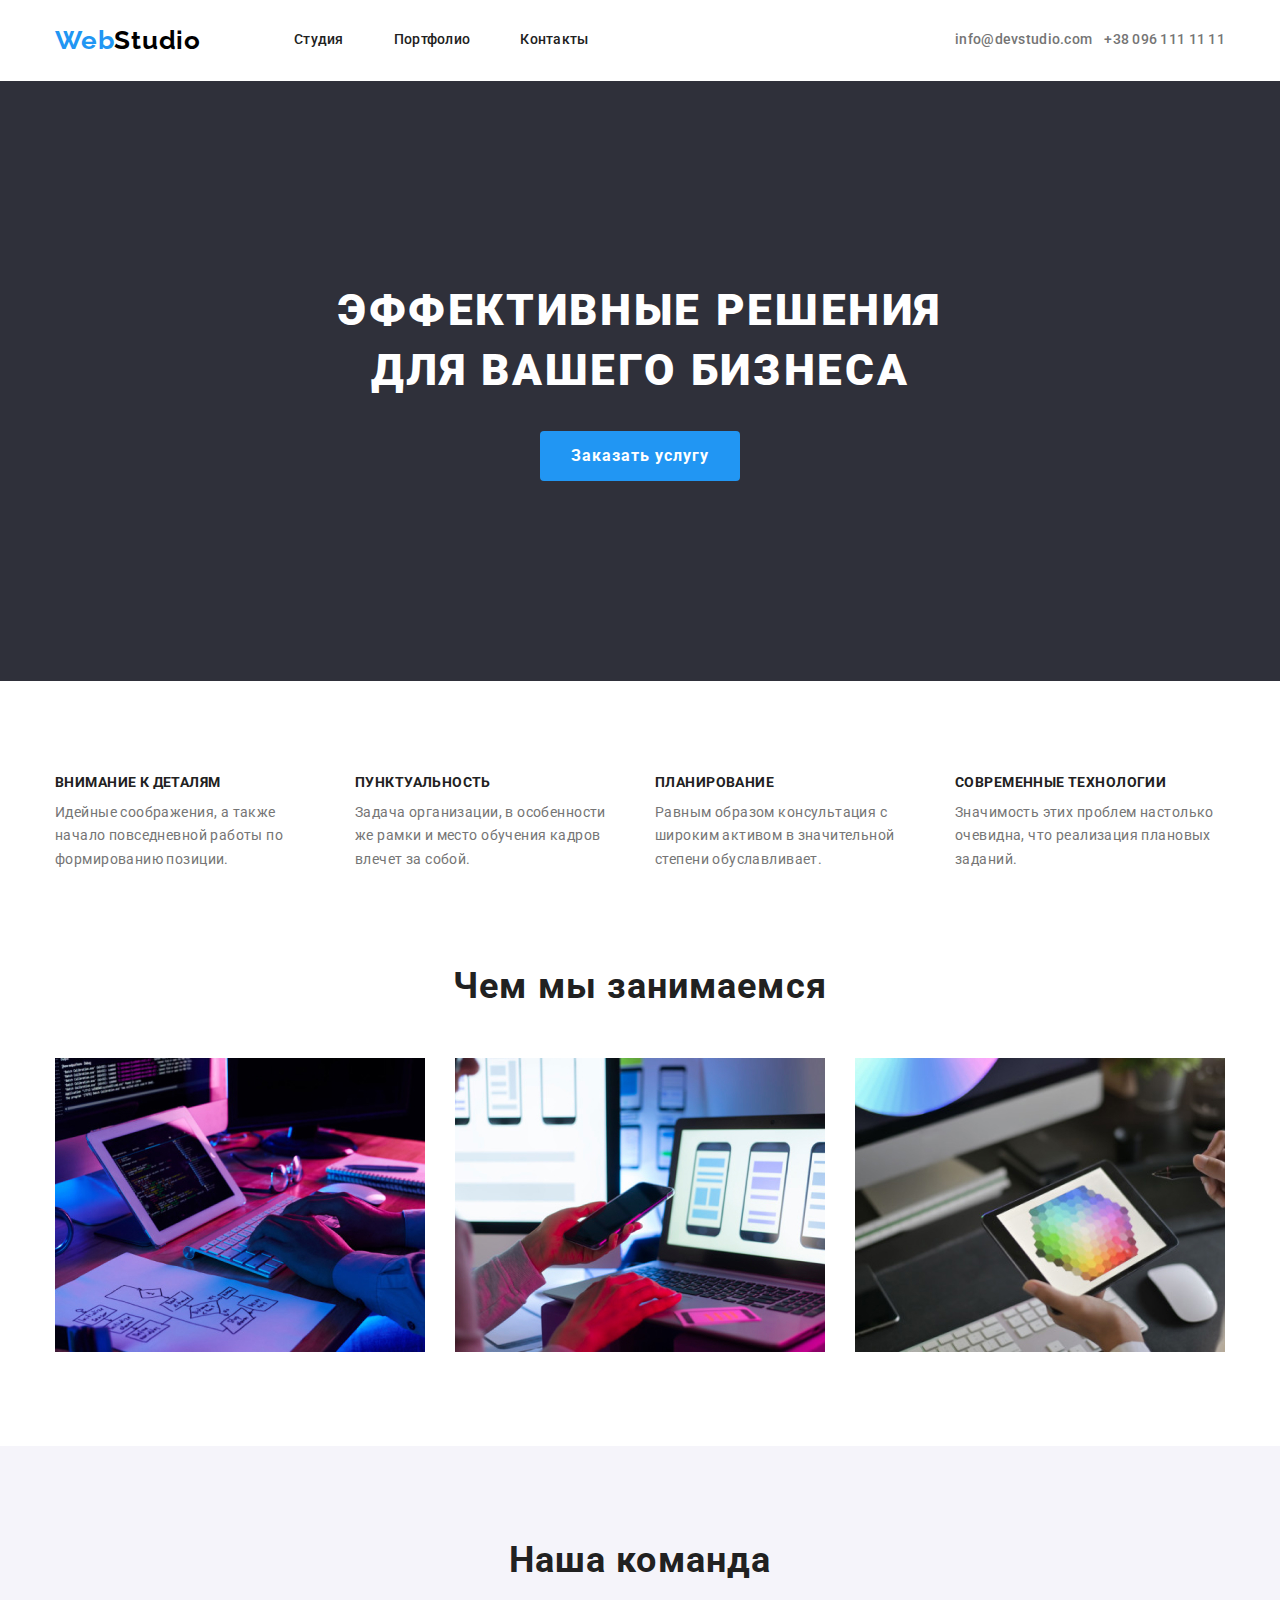
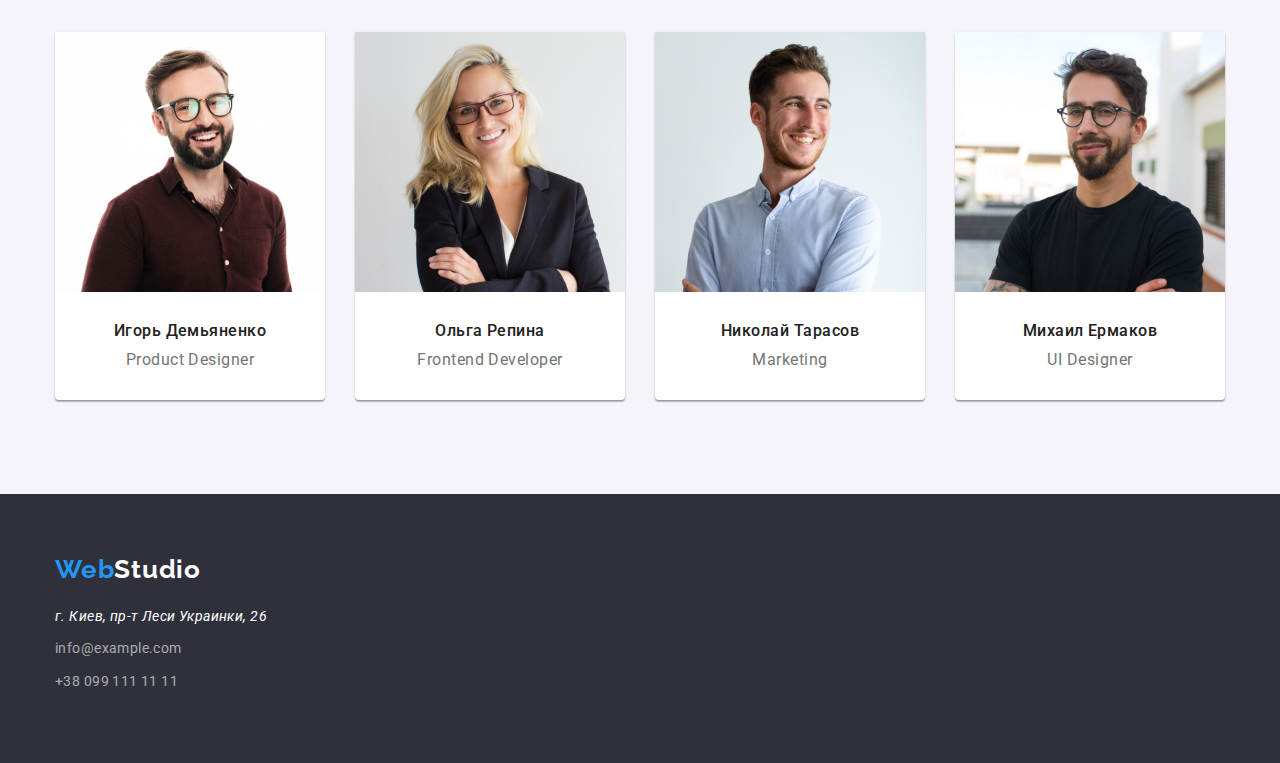
==== index.html @ c539d8d0 "hw" ====
<!DOCTYPE html>
<html lang="ru">
  <head>
    <meta charset="UTF-8" />
    <meta http-equiv="X-UA-Compatible" content="IE=edge" />
    <meta name="viewport" content="width=device-width, initial-scale=1.0" />
    <title>Студия</title>
    <link
      href="https://fonts.googleapis.com/css2?family=Raleway:wght@700&family=Roboto:wght@400;500;700;900&display=swap"
      rel="stylesheet"
    />
    <link
      rel="stylesheet"
      href="https://cdnjs.cloudflare.com/ajax/libs/modern-normalize/1.1.0/modern-normalize.min.css"
    />
    <link rel="stylesheet" href="css/style.css" />
  </head>
  <body>
    <header>
      <div class="container main-nav">
        <a class="logo" href="index.html" lang="en"
          >Web<span class="black_studio">Studio</span></a
        >
        <nav class="nav">
          <ul class="header_list">
            <li class="header_item">
              <a class="link" href="index.html">Студия</a>
            </li>
            <li class="header_item">
              <a class="link" href="./portfolio.html">Портфолио</a>
            </li>
            <li class="header_item">
              <a class="link" href="#contacts">Контакты</a>
            </li>
          </ul>
        </nav>
        <ul class="list_info">
          <li class="info_item">
            <a href="mailto:info@devstudio.com">info@devstudio.com</a>
          </li>
          <li class="info_item">
            <a href="tel:+380961111111">+38 096 111 11 11</a>
          </li>
        </ul>
      </div>
    </header>

    <main>  <section class="hero">
      <h1>Эффективные решения для вашего бизнеса</h1>
      <button type="button" class="hero_button">Заказать услугу</button>
    </section>
    </section>
  
      <section class="section function">
        <div class="container">
          <h2 class="function_title">Функциональность компании</h2>
          <ul class="function_list">
            <li class="function_item">
              <h3>Внимание к деталям</h3>
              <p class="function_text">
                Идейные соображения, а также начало повседневной работы по
                формированию позиции.
              </p>
            </li>
            <li class="function_item">
              <h3>Пунктуальность</h3>
              <p class="function_text">
                Задача организации, в особенности же рамки и место обучения
                кадров влечет за собой.
              </p>
            </li>
            <li class="function_item">
              <h3>Планирование</h3>
              <p class="function_text">
                Равным образом консультация с широким активом в значительной
                степени обуславливает.
              </p>
            </li>
            <li class="function_item">
              <h3>Современные технологии</h3>
              <p class="function_text">
                Значимость этих проблем настолько очевидна, что реализация
                плановых заданий.
              </p>
            </li>
          </ul>
        </div>
      </section>
      <section class="section">
        <div class="container">
          <h2 class="main_heading">Чем мы занимаемся</h2>
          <ul class="classes_list">
            <li class="classes_item">
              <img
                class="img_classes"
                src="images/box1.jpg"
                width="370"
                alt="first img"
              />
            </li>
            <li class="classes_item">
              <img
                class="img_classes"
                src="images/box2.jpg"
                width="370"
                alt="second img"
              />
            </li>
            <li class="classes_item">
              <img
                class="img_classes"
                src="images/box3.jpg"
                width="370"
                alt="third img"
              />
            </li>
          </ul>
        </div>
      </section>
      <section class="section team">
        <div class="container">
          <h2 class="main_heading">Наша команда</h2>
          <ul class="team_list">
            <li class="team_item">
              <img
                class="img_team"
                src="images/img1.jpg"
                width="270"
                alt="team_img1"
              />
              <h3>Игорь Демьяненко</h3>
              <p lang="en">Product Designer</p>
            </li>
            <li class="team_item">
              <img
                class="img_team"
                src="images/img2.jpg"
                width="270"
                alt="team_img2"
              />
              <h3>Ольга Репина</h3>
              <p lang="en">Frontend Developer</p>
            </li>
            <li class="team_item">
              <img
                class="img_team"
                src="images/img3.jpg"
                width="270"
                alt="team_img3"
              />
              <h3>Николай Тарасов</h3>
              <p lang="en">Marketing</p>
            </li>
            <li class="team_item">
              <img
                class="img_team"
                src="images/img4.jpg"
                width="270"
                alt="team_img4"
              />
              <h3>Михаил Ермаков</h3>
              <p lang="en">UI Designer</p>
            </li>
          </ul>
        </div>
      </section>
    </main>
    <footer>
      <div class="container">
        <a class="footer logo" href="index.html" lang="en"
          >Web<span class="white_studio">Studio</span></a
        >
        <address class="contacts" id="contacts">
          г. Киев, пр-т Леси Украинки, 26
        </address>
        <ul class="list_footer">
          <li><a href="mailto:info@example.com">info@example.com</a></li>
          <li><a href="tel:+3809991111111">+38 099 111 11 11</a></li>
        </ul>
      </div>
    </footer>
  </body>
</html>
---- css/style.css ----
body {
  font-family: Roboto, sans-serif;
  color: #212121;
}

li,
h2,
a {
  list-style: none;
  text-decoration: none;
  color: #212121;
}
h1,
h2,
h3,
h4,
h5,
h6,
ul,
p {
  margin-top: 0;
  margin-bottom: 0;
  padding-left: 0;
}

img {
  display: block;
  max-width: 100%;
  height: auto;
}

.section {
  padding-bottom: 94px;
  padding-top: 94px;
}

.section.function {
  padding-bottom: 0;
}

.section.team {
  background-color: #f5f4fa;
}

.portfolio {
  padding-top: 94px;
  padding-bottom: 94px;
  border-top: 1px solid #ececec;
}

.container {
  width: 1200px;
  padding-right: 15px;
  padding-left: 15px;
  margin-left: auto;
  margin-right: auto;
}

/* Общий header */

.main-nav {
  display: flex;
  align-items: center;
}

.logo {
  font-family: Raleway;
  font-size: 26px;
  font-weight: 700;

  line-height: 1.19;
  letter-spacing: 0.03em;
  text-align: left;
  color: #2196f3;

  padding-top: 25px;
  padding-bottom: 25px;
}

.black_studio {
  font-size: 26px;
  font-weight: 700;
  line-height: 1.19;
  letter-spacing: 0.03em;
  color: #000000;
}

.nav {
  margin-left: 93px;
}

.header_list {
  font-size: 14px;
  font-weight: 500;
  line-height: 1.14;
  letter-spacing: 0.02em;

  display: flex;
}

.header_item .link {
  display: block;
  padding-top: 10px;
  padding-bottom: 10px;
}

.header_item:not(:last-child) {
  margin-right: 50px;
}

.list_info {
  display: flex;
  margin-left: auto;
}

.info_item:not(:last-child) {
  margin-right: 12px;
}

.main_title {
  position: absolute;
  clip: rect(0, 0, 0, 0);
  width: 1px;
  height: 1px;
  margin: -1px;
}

.btn_list {
  font-size: 16px;
  font-weight: 500;
  line-height: 1.62;
  letter-spacing: 0.03em;
  text-align: center;
}

.btn_item {
  display: inline-block;
  margin-bottom: 50px;
}

.header_item a,
.info_item a {
  text-decoration: none;
  color: #212121;
}

.header_item a:focus,
.header_item a:hover {
  color: #2196f3;
}

.list_info {
  font-family: Roboto;
  font-weight: 500;
  font-size: 14px;
  line-height: 1.14;
  letter-spacing: 0.02em;
  margin-top: 0;
  margin-bottom: 0;
}

.info_item a {
  color: #757575;
  font-family: Roboto;
  font-size: 14px;
  font-weight: 500;
  line-height: 1.14;
  letter-spacing: 0.02em;
}

.info_item a:focus,
.info_item a:hover {
  color: #2196f3;
}

/* Studio main */

.hero {
  background-color: #2f303a;
  color: #ffffff;
  margin-top: 0;
  margin-bottom: 0;
  text-align: center;
  padding-top: 200px;
  padding-bottom: 200px;
}

.hero h1 {
  font-family: Roboto;
  font-size: 44px;
  font-weight: 900;
  line-height: 1.36;
  letter-spacing: 0.06em;
  text-transform: uppercase;

  max-width: 650px;
  margin: 0 auto;
  margin-bottom: 30px;
}

.hero_button:hover,
.hero_button:focus {
  background-color: #188ce8;
}

.hero_button {
  display: inline-block;
  font-family: Roboto;
  font-size: 16px;
  font-weight: 700;
  line-height: 1.87;
  letter-spacing: 0.06em;
  border-radius: 4px;
  background-color: #2196f3;
  color: #ffffff;
  border: 0;
  width: 200px;
  height: 50px;
}

.function_title {
  position: absolute;
  clip: rect(0 0 0 0);
  width: 1px;
  height: 1px;
  margin: -1px;
}

.function_list {
  display: flex;
  justify-content: space-between;
}

.function_item {
  width: 270px;
}

.function_item > h3 {
  font-family: Roboto;
  font-size: 14px;
  font-weight: 700;
  line-height: 1.14;
  letter-spacing: 0.03em;
  text-align: left;
  text-transform: uppercase;
  color: #212121;
  margin-bottom: 10px;
}

.function_text {
  font-family: Roboto;
  font-size: 14px;
  font-weight: 400;
  line-height: 1.71;
  letter-spacing: 0.03em;
  text-align: left;
  color: #757575;
}

.classes_list {
  display: flex;
}

.img_classes {
  width: 370px;
}

.classes_item:not(:last-child) {
  margin-right: 30px;
}

/* Section "Наша команда" */

.main_heading {
  font-size: 36px;
  line-height: 1.16;
  text-align: center;
  letter-spacing: 0.03em;
  margin-bottom: 50px;
}

.team_list {
  display: flex;
}

.team_item {
  background-color: #ffffff;
  box-shadow: 0px 1px 3px rgba(0, 0, 0, 0.12), 0px 1px 1px rgba(0, 0, 0, 0.14),
    0px 2px 1px rgba(0, 0, 0, 0.2);
  border-radius: 0px 0px 4px 4px;
}

.img_team {
  width: 270px;

  margin-bottom: 30px;
}

.team_item:not(:last-child) {
  margin-right: 30px;
}

.team_item > h3 {
  font-family: Roboto;
  font-size: 16px;
  font-weight: 500;
  line-height: 1.18;
  letter-spacing: 0.03em;
  text-align: center;
  color: #212121;

  margin-bottom: 10px;
}

.team_item > p {
  font-family: Roboto;
  font-size: 16px;
  font-weight: 400;
  line-height: 1.18;
  letter-spacing: 0.03em;
  text-align: center;
  color: #757575;

  margin-bottom: 30px;
}

/* Общий footer */

footer {
  background-color: #2f303a;
  padding-top: 60px;
  padding-bottom: 60px;
}

address {
  font-family: Roboto;
  font-size: 14px;
  line-height: 1.71;
  letter-spacing: 0.03em;
  color: #ffffff;
}

.footer.logo {
  display: inline-block;
  margin-bottom: 20px;
  padding: 0;
}

.contacts {
  margin-bottom: 9px;
}

.white_studio {
  font-family: Raleway;
  font-size: 26px;
  font-weight: 700;
  line-height: 1.19;
  letter-spacing: 0.03em;
  color: #ffffff;
}

.list_footer a {
  display: inline-block;
  font-family: Roboto;
  font-size: 14px;
  font-weight: 400;
  line-height: 1.71;
  letter-spacing: 0.03em;
  text-align: left;
  color: rgba(255, 255, 255, 0.6);
  margin-bottom: 9px;
}

/* Portfolio main */

.btn_item > button {
  cursor: pointer;
  font-family: Roboto;
  font-weight: 500;
  font-size: 16px;
  line-height: 1.62;
  background-color: #f5f4fa;
  color: #212121;
  border: none;
  border-radius: 4px;
  height: 38px;
  padding-right: 22px;
  padding-left: 22px;
}

.btn_item > button:focus,
.btn_item > button:hover {
  color: #ffffff;
  background-color: #2196f3;

  box-shadow: 0px 3px 1px rgba(0, 0, 0, 0.1), 0px 1px 2px rgba(0, 0, 0, 0.08),
    0px 2px 2px rgba(0, 0, 0, 0.12);
}

.list_item_portfolio {
  width: 370px;
  margin-right: 30px;
  border: 1px solid #eeeeee;
}

.img_list {
  display: flex;
  flex-wrap: wrap;
}

.list_item_portfolio > a {
  display: inline-block;
}

.list_item_portfolio:nth-child(-n + 6) {
  margin-bottom: 30px;
}

.list_item_portfolio:nth-child(3n) {
  margin-right: 0;
}

.img_item_portfolio {
  min-width: 370;
  margin-bottom: 20px;
}

.text_item {
  font-family: Roboto;
  font-size: 16px;
  font-weight: 400;
  line-height: 1.87;
  letter-spacing: 0.03em;
  color: #757575;
  margin-bottom: 20px;
  margin-left: 24px;
  margin-right: 24px;
}

.portfolio_title {
  font-size: 18px;
  font-weight: 700;
  line-height: 2;
  letter-spacing: 0.06em;
  margin-bottom: 4px;
  padding-left: 24px;
  padding-right: 24px;
}
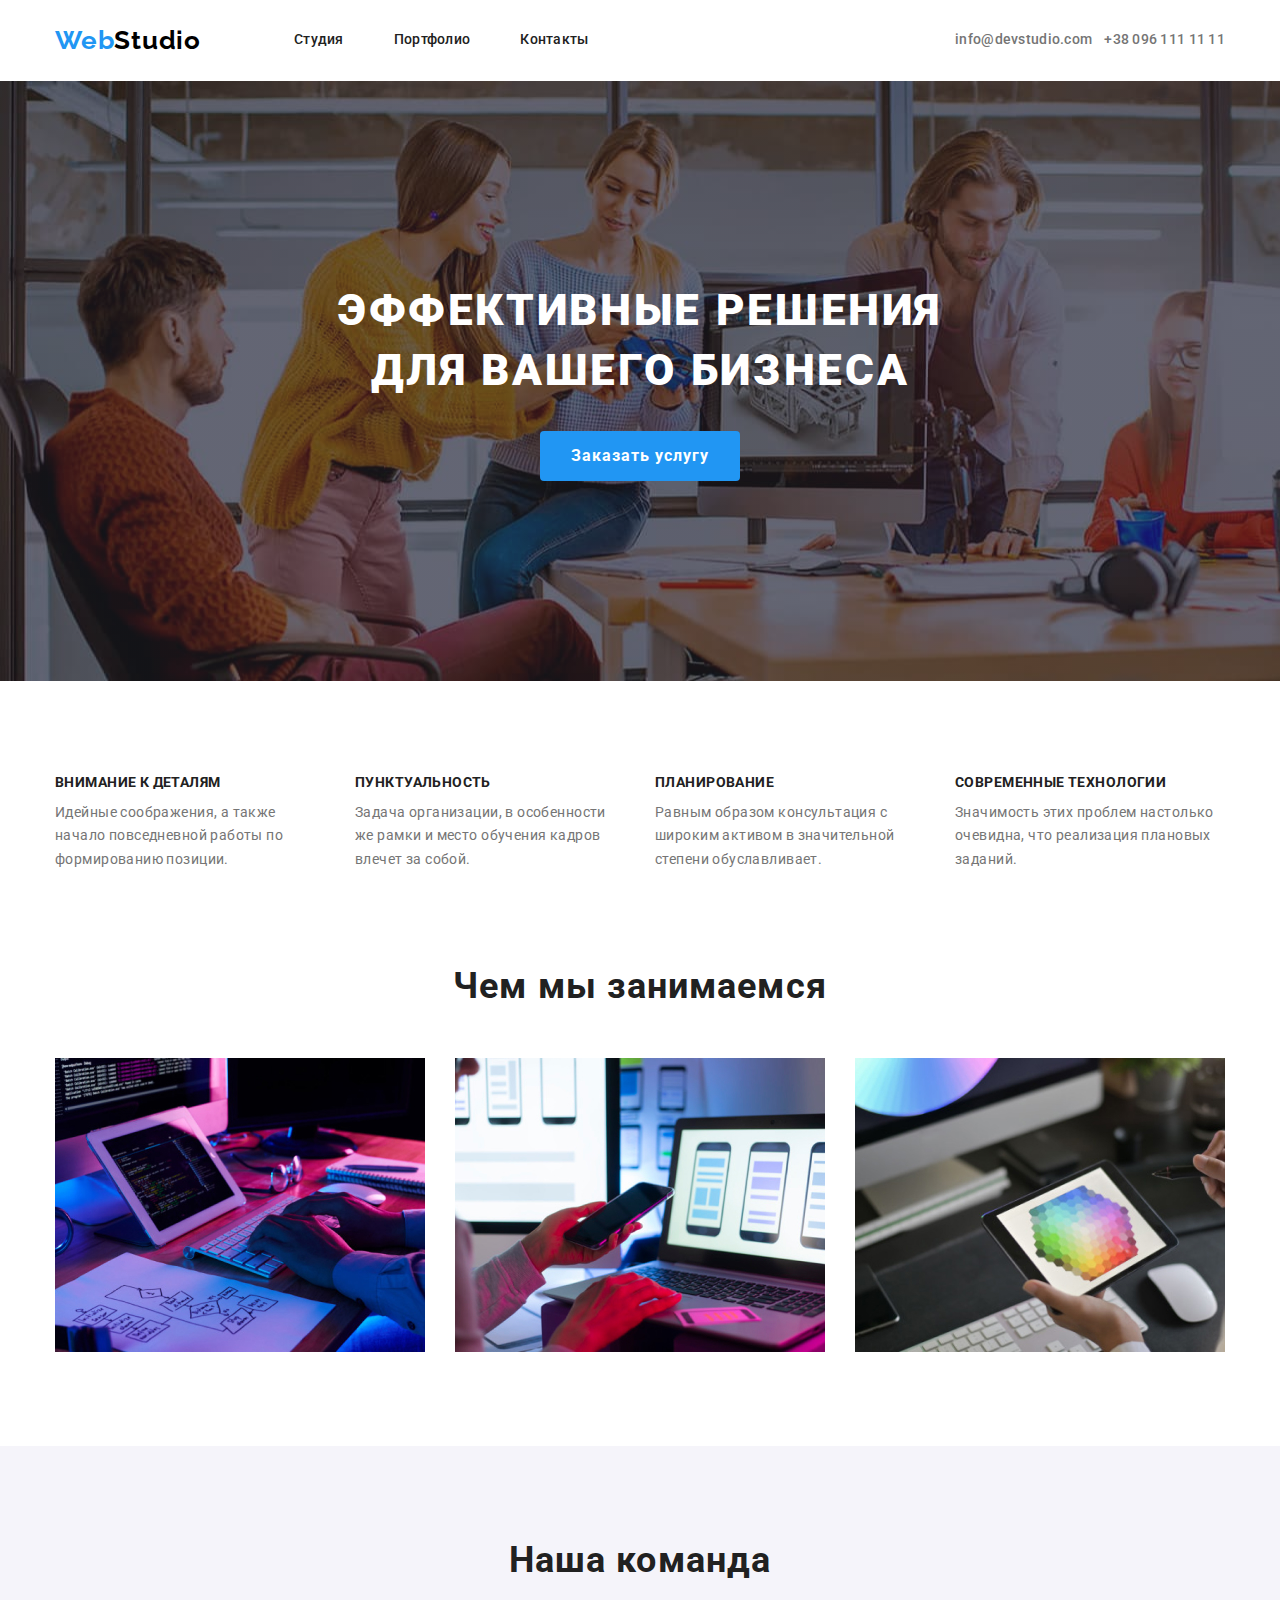
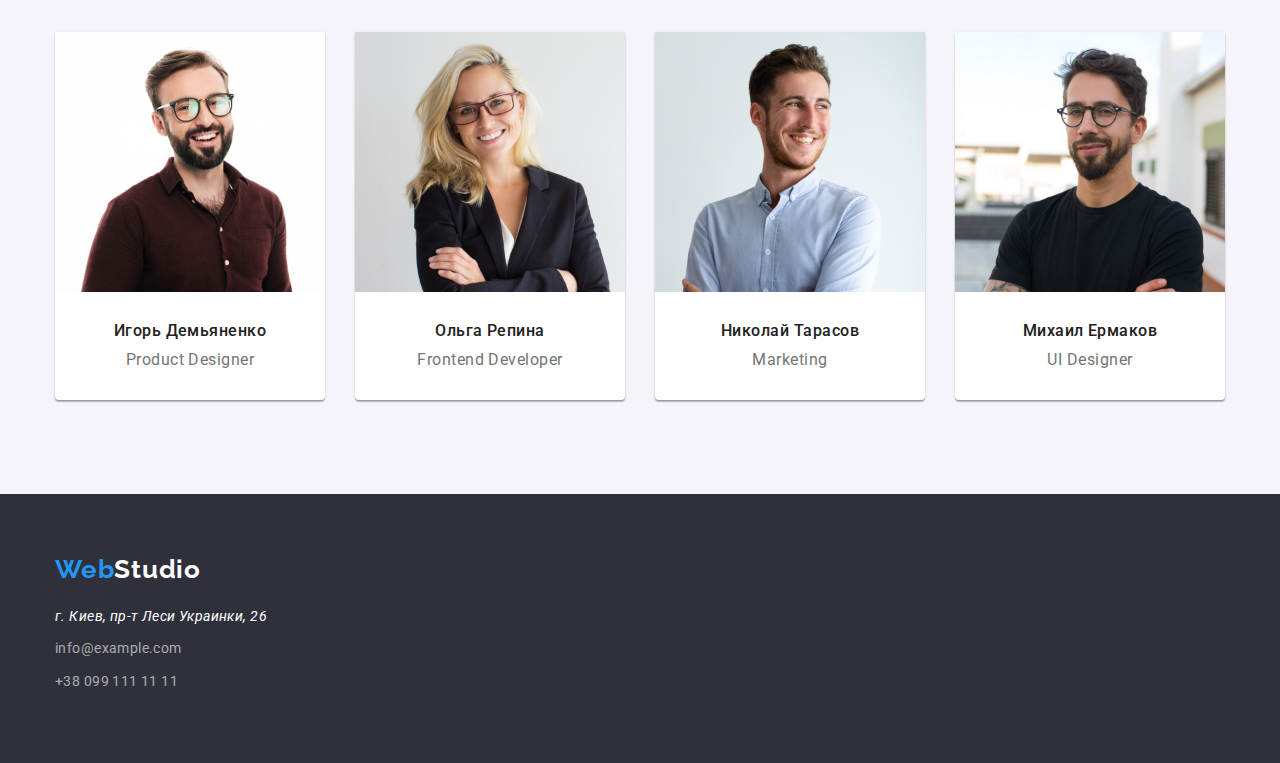
==== commit 5737733d: "herobcg" ====
--- a/index.html
+++ b/index.html
@@ -44,13 +44,11 @@
         </ul>
       </div>
     </header>
-
-    <main>  <section class="hero">
-      <h1>Эффективные решения для вашего бизнеса</h1>
-      <button type="button" class="hero_button">Заказать услугу</button>
-    </section>
-    </section>
-  
+    <main>
+      <section class="hero">
+        <h1>Эффективные решения для вашего бизнеса</h1>
+        <button type="button" class="hero_button">Заказать услугу</button>
+      </section>
       <section class="section function">
         <div class="container">
           <h2 class="function_title">Функциональность компании</h2>
--- a/css/style.css
+++ b/css/style.css
@@ -176,8 +176,16 @@
 /* Studio main */
 
 .hero {
+  background-image: linear-gradient(
+      to right,
+      rgba(47, 48, 58, 0.4),
+      rgba(47, 48, 58, 0.4)
+    ),
+    url(../images/bcg_hero.jpg);
   background-color: #2f303a;
   color: #ffffff;
+
+  max-width: 1600px;
   margin-top: 0;
   margin-bottom: 0;
   text-align: center;
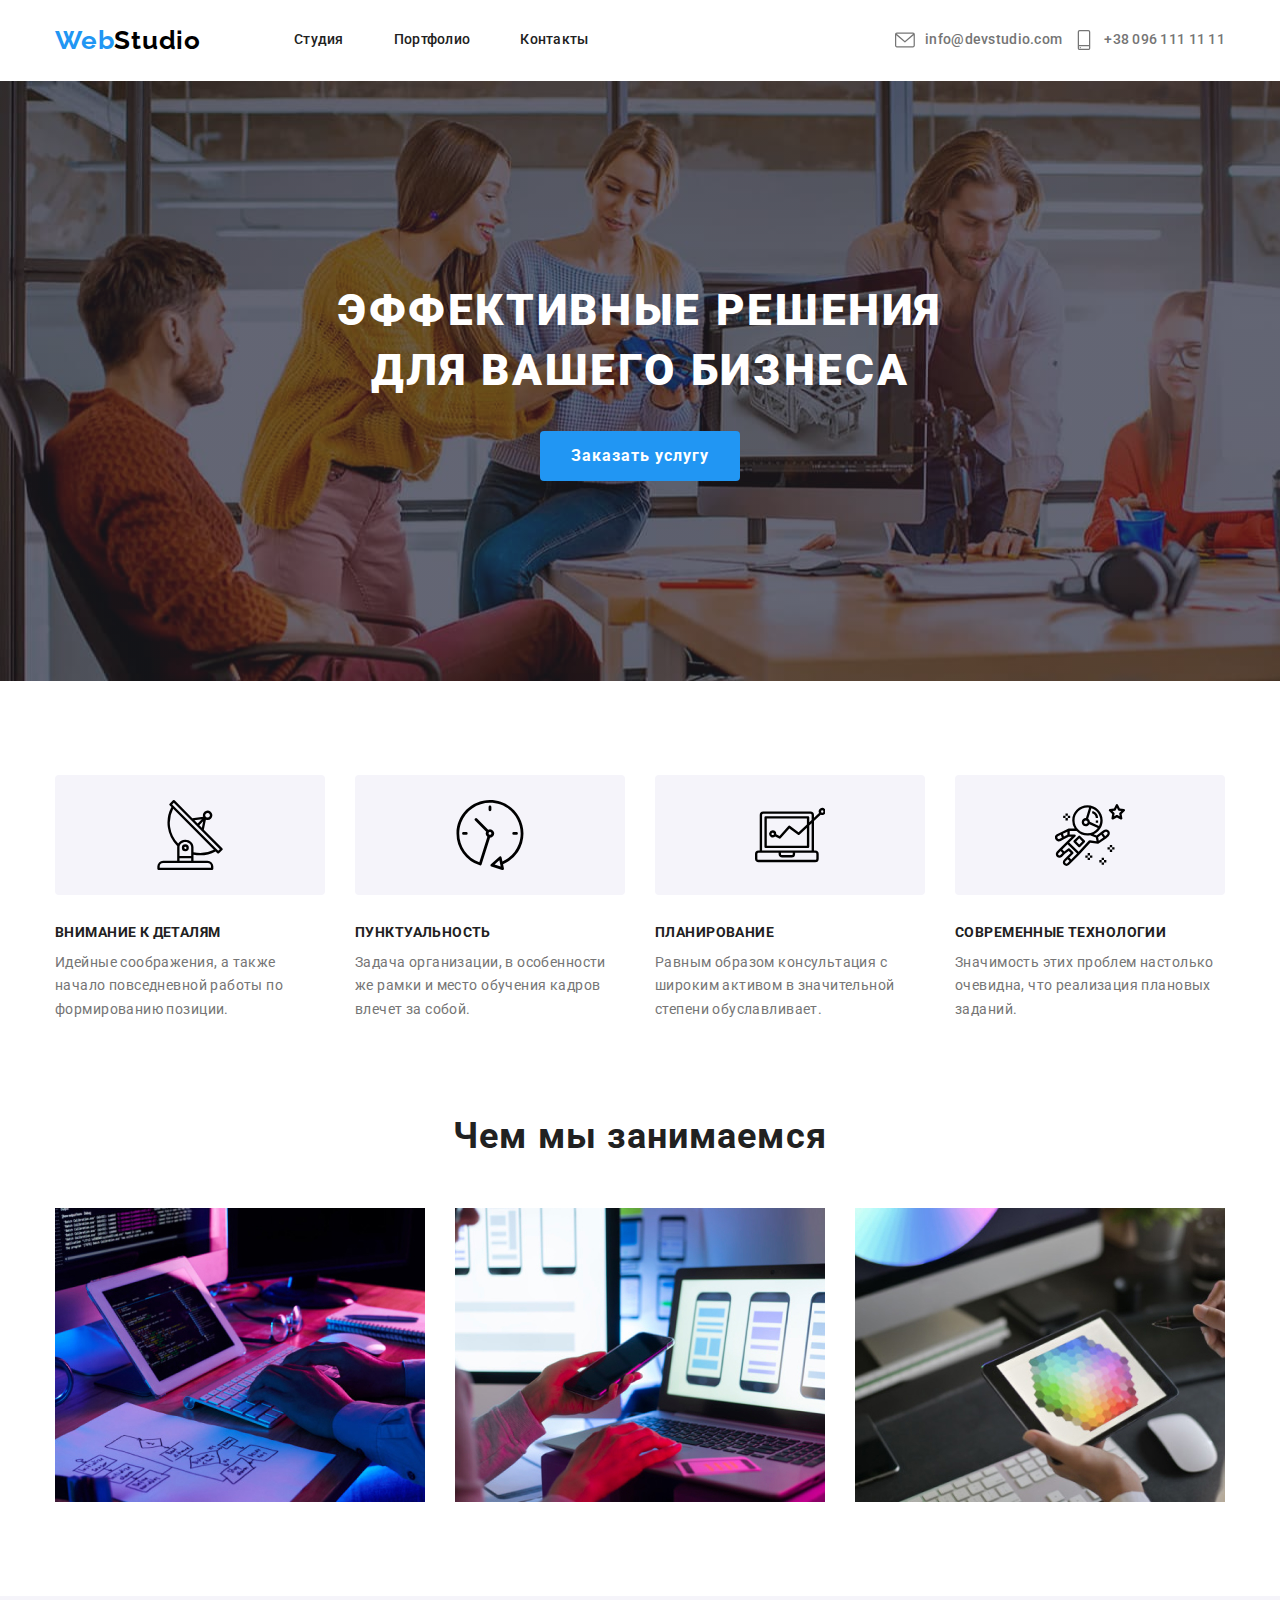
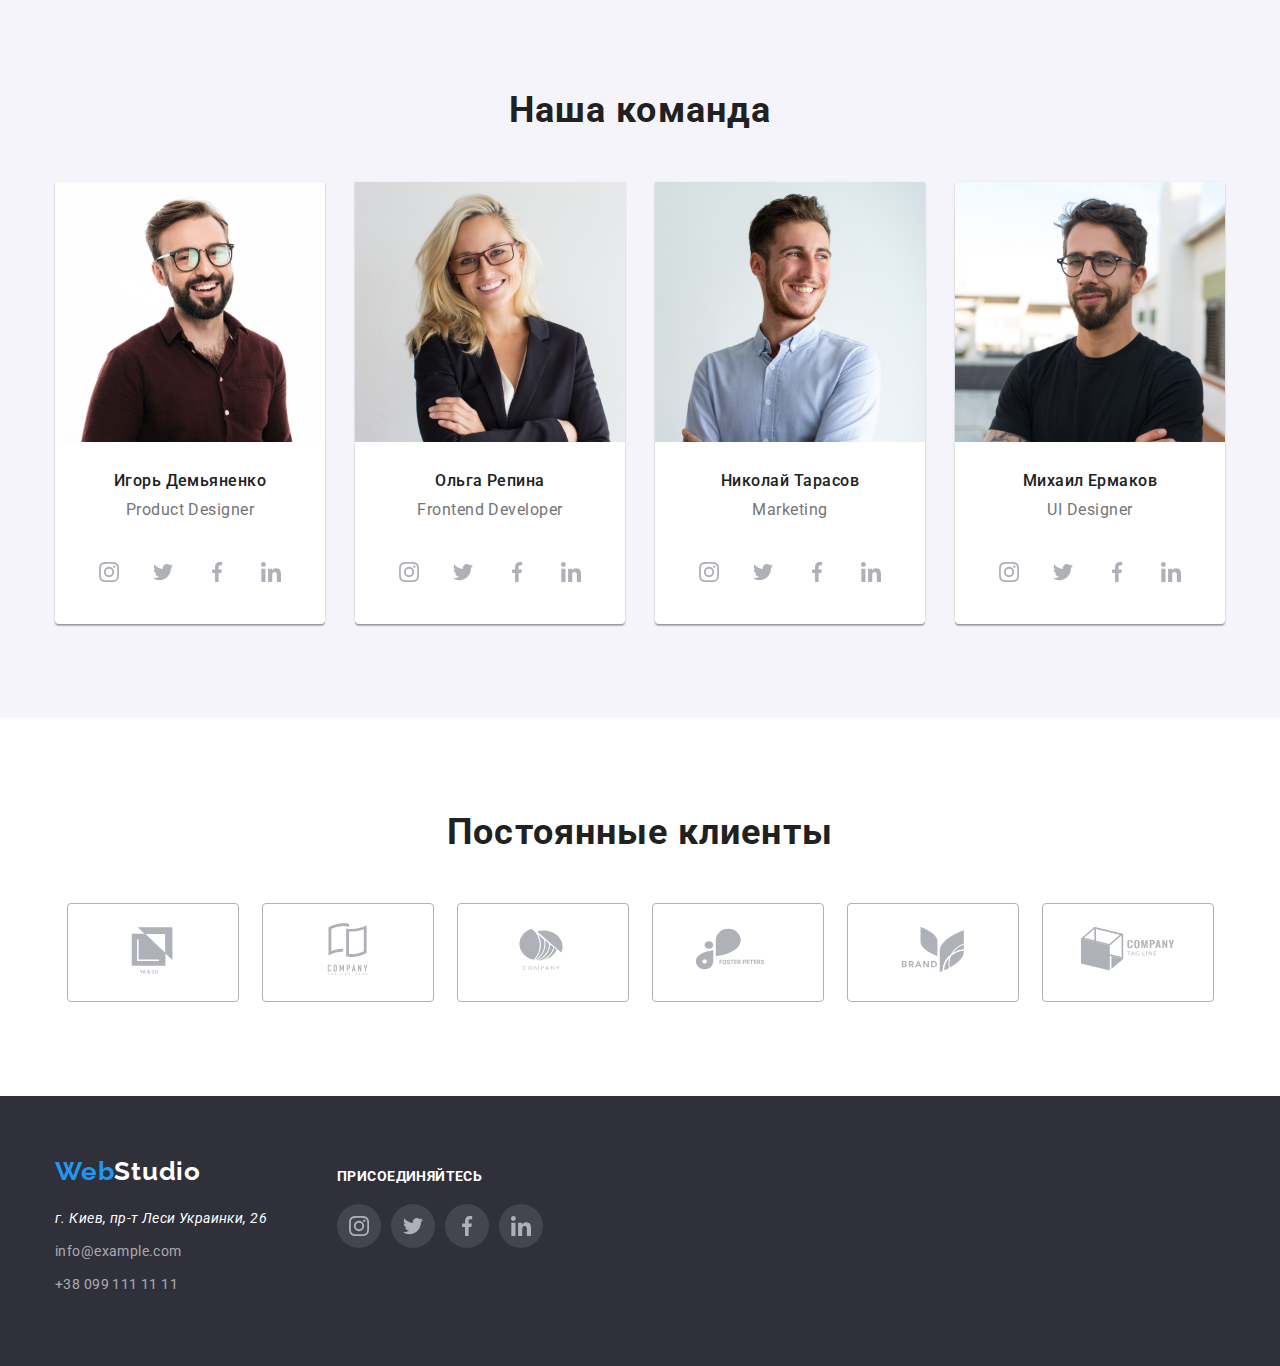
==== commit f42780ed: "svg elements" ====
--- a/index.html
+++ b/index.html
@@ -36,10 +36,22 @@
         </nav>
         <ul class="list_info">
           <li class="info_item">
-            <a href="mailto:info@devstudio.com">info@devstudio.com</a>
+            <a class="info_link" href="mailto:info@devstudio.com"
+              ><svg class="info_icon">
+                <use
+                  href="./images/symbol-defs1.svg#icon-envelope-hover"
+                ></use></svg
+              >info@devstudio.com</a
+            >
           </li>
           <li class="info_item">
-            <a href="tel:+380961111111">+38 096 111 11 11</a>
+            <a class="info_link" href="tel:+380961111111"
+              ><svg class="info_icon">
+                <use
+                  href="./images/symbol-defs1.svg#icon-smartphone"
+                ></use></svg
+              >+38 096 111 11 11</a
+            >
           </li>
         </ul>
       </div>
@@ -54,6 +66,11 @@
           <h2 class="function_title">Функциональность компании</h2>
           <ul class="function_list">
             <li class="function_item">
+              <div class="function_icon">
+                <svg>
+                  <use href="./images/symbol-defs1.svg#icon-antenna1"></use>
+                </svg>
+              </div>
               <h3>Внимание к деталям</h3>
               <p class="function_text">
                 Идейные соображения, а также начало повседневной работы по
@@ -61,6 +78,11 @@
               </p>
             </li>
             <li class="function_item">
+              <div class="function_icon">
+                <svg>
+                  <use href="./images/symbol-defs1.svg#icon-clock1"></use>
+                </svg>
+              </div>
               <h3>Пунктуальность</h3>
               <p class="function_text">
                 Задача организации, в особенности же рамки и место обучения
@@ -68,6 +90,11 @@
               </p>
             </li>
             <li class="function_item">
+              <div class="function_icon">
+                <svg>
+                  <use href="./images/symbol-defs1.svg#icon-Vector"></use>
+                </svg>
+              </div>
               <h3>Планирование</h3>
               <p class="function_text">
                 Равным образом консультация с широким активом в значительной
@@ -75,6 +102,11 @@
               </p>
             </li>
             <li class="function_item">
+              <div class="function_icon">
+                <svg>
+                  <use href="./images/symbol-defs1.svg#icon-astronaut1"></use>
+                </svg>
+              </div>
               <h3>Современные технологии</h3>
               <p class="function_text">
                 Значимость этих проблем настолько очевидна, что реализация
@@ -128,6 +160,40 @@
               />
               <h3>Игорь Демьяненко</h3>
               <p lang="en">Product Designer</p>
+              <ul class="icon_list">
+                <li class="icon_item">
+                  <a class="icon_link"
+                    ><svg class="icon">
+                      <use
+                        href="./images/symbol-defs1.svg#icon-instagram2"
+                      ></use></svg
+                  ></a>
+                </li>
+                <li class="icon_item">
+                  <a class="icon_link"
+                    ><svg class="icon">
+                      <use
+                        href="./images/symbol-defs1.svg#icon-twitter1"
+                      ></use></svg
+                  ></a>
+                </li>
+                <li class="icon_item">
+                  <a class="icon_link"
+                    ><svg class="icon">
+                      <use
+                        href="./images/symbol-defs1.svg#icon-facebook1"
+                      ></use></svg
+                  ></a>
+                </li>
+                <li class="icon_item">
+                  <a class="icon_link"
+                    ><svg class="icon">
+                      <use
+                        href="./images/symbol-defs1.svg#icon-linkedin1"
+                      ></use></svg
+                  ></a>
+                </li>
+              </ul>
             </li>
             <li class="team_item">
               <img
@@ -138,6 +204,40 @@
               />
               <h3>Ольга Репина</h3>
               <p lang="en">Frontend Developer</p>
+              <ul class="icon_list">
+                <li class="icon_item">
+                  <a class="icon_link"
+                    ><svg class="icon">
+                      <use
+                        href="./images/symbol-defs1.svg#icon-instagram2"
+                      ></use></svg
+                  ></a>
+                </li>
+                <li class="icon_item">
+                  <a class="icon_link"
+                    ><svg class="icon">
+                      <use
+                        href="./images/symbol-defs1.svg#icon-twitter1"
+                      ></use></svg
+                  ></a>
+                </li>
+                <li class="icon_item">
+                  <a class="icon_link"
+                    ><svg class="icon">
+                      <use
+                        href="./images/symbol-defs1.svg#icon-facebook1"
+                      ></use></svg
+                  ></a>
+                </li>
+                <li class="icon_item">
+                  <a class="icon_link"
+                    ><svg class="icon">
+                      <use
+                        href="./images/symbol-defs1.svg#icon-linkedin1"
+                      ></use></svg
+                  ></a>
+                </li>
+              </ul>
             </li>
             <li class="team_item">
               <img
@@ -148,6 +248,40 @@
               />
               <h3>Николай Тарасов</h3>
               <p lang="en">Marketing</p>
+              <ul class="icon_list">
+                <li class="icon_item">
+                  <a class="icon_link"
+                    ><svg class="icon">
+                      <use
+                        href="./images/symbol-defs1.svg#icon-instagram2"
+                      ></use></svg
+                  ></a>
+                </li>
+                <li class="icon_item">
+                  <a class="icon_link"
+                    ><svg class="icon">
+                      <use
+                        href="./images/symbol-defs1.svg#icon-twitter1"
+                      ></use></svg
+                  ></a>
+                </li>
+                <li class="icon_item">
+                  <a class="icon_link"
+                    ><svg class="icon">
+                      <use
+                        href="./images/symbol-defs1.svg#icon-facebook1"
+                      ></use></svg
+                  ></a>
+                </li>
+                <li class="icon_item">
+                  <a class="icon_link"
+                    ><svg class="icon">
+                      <use
+                        href="./images/symbol-defs1.svg#icon-linkedin1"
+                      ></use></svg
+                  ></a>
+                </li>
+              </ul>
             </li>
             <li class="team_item">
               <img
@@ -158,23 +292,140 @@
               />
               <h3>Михаил Ермаков</h3>
               <p lang="en">UI Designer</p>
+              <ul class="icon_list">
+                <li class="icon_item">
+                  <a class="icon_link"
+                    ><svg class="icon">
+                      <use
+                        href="./images/symbol-defs1.svg#icon-instagram2"
+                      ></use></svg
+                  ></a>
+                </li>
+                <li class="icon_item">
+                  <a class="icon_link"
+                    ><svg class="icon">
+                      <use
+                        href="./images/symbol-defs1.svg#icon-twitter1"
+                      ></use></svg
+                  ></a>
+                </li>
+                <li class="icon_item">
+                  <a class="icon_link"
+                    ><svg class="icon">
+                      <use
+                        href="./images/symbol-defs1.svg#icon-facebook1"
+                      ></use></svg
+                  ></a>
+                </li>
+                <li class="icon_item">
+                  <a class="icon_link"
+                    ><svg class="icon">
+                      <use
+                        href="./images/symbol-defs1.svg#icon-linkedin1"
+                      ></use></svg
+                  ></a>
+                </li>
+              </ul>
             </li>
           </ul>
         </div>
       </section>
+      <div class="container">
+        <section class="section clients">
+          <h2>Постоянные клиенты</h2>
+          <ul class="client_list">
+            <li class="client_list_item">
+              <a class="client_link"
+                ><svg class="client_icon">
+                  <use href="./images/symbol-defs1.svg#icon-Logo"></use></svg
+              ></a>
+            </li>
+            <li class="client_list_item">
+              <a class="client_link"
+                ><svg class="client_icon">
+                  <use href="./images/symbol-defs1.svg#icon-Logo2"></use></svg
+              ></a>
+            </li>
+            <li class="client_list_item">
+              <a class="client_link"
+                ><svg class="client_icon">
+                  <use href="./images/symbol-defs1.svg#icon-Logo3"></use></svg
+              ></a>
+            </li>
+            <li class="client_list_item">
+              <a class="client_link"
+                ><svg class="client_icon">
+                  <use href="./images/symbol-defs1.svg#icon-Logo4"></use></svg
+              ></a>
+            </li>
+            <li class="client_list_item">
+              <a class="client_link"
+                ><svg class="client_icon">
+                  <use href="./images/symbol-defs1.svg#icon-Logo5"></use></svg
+              ></a>
+            </li>
+            <li class="client_list_item">
+              <a class="client_link"
+                ><svg class="client_icon">
+                  <use href="./images/symbol-defs1.svg#icon-Logo6"></use></svg
+              ></a>
+            </li>
+          </ul>
+        </section>
+      </div>
     </main>
     <footer>
-      <div class="container">
-        <a class="footer logo" href="index.html" lang="en"
-          >Web<span class="white_studio">Studio</span></a
-        >
-        <address class="contacts" id="contacts">
-          г. Киев, пр-т Леси Украинки, 26
-        </address>
-        <ul class="list_footer">
-          <li><a href="mailto:info@example.com">info@example.com</a></li>
-          <li><a href="tel:+3809991111111">+38 099 111 11 11</a></li>
-        </ul>
+      <div class="container footer">
+        <div class="footer_contacts">
+          <a class="footer logo" href="index.html" lang="en"
+            >Web<span class="white_studio">Studio</span></a
+          >
+          <address class="contacts" id="contacts">
+            г. Киев, пр-т Леси Украинки, 26
+          </address>
+          <ul class="list_footer">
+            <li><a href="mailto:info@example.com">info@example.com</a></li>
+            <li><a href="tel:+3809991111111">+38 099 111 11 11</a></li>
+          </ul>
+        </div>
+
+        <div class="footer_icons">
+          <h2>Присоединяйтесь</h2>
+          <ul class="icon_list">
+            <li class="footer icon_item">
+              <a class="footer icon_link"
+                ><svg class="footer icon">
+                  <use
+                    href="./images/symbol-defs1.svg#icon-instagram2"
+                  ></use></svg
+              ></a>
+            </li>
+            <li class="footer icon_item">
+              <a class="footer icon_link"
+                ><svg class="footer icon">
+                  <use
+                    href="./images/symbol-defs1.svg#icon-twitter1"
+                  ></use></svg
+              ></a>
+            </li>
+            <li class="footer icon_item">
+              <a class="footer icon_link"
+                ><svg class="footer icon">
+                  <use
+                    href="./images/symbol-defs1.svg#icon-facebook1"
+                  ></use></svg
+              ></a>
+            </li>
+            <li class="footer icon_item">
+              <a class="footer icon_link"
+                ><svg class="footer icon">
+                  <use
+                    href="./images/symbol-defs1.svg#icon-linkedin1"
+                  ></use></svg
+              ></a>
+            </li>
+          </ul>
+        </div>
       </div>
     </footer>
   </body>
--- a/css/style.css
+++ b/css/style.css
@@ -117,6 +117,23 @@
   margin-right: 12px;
 }
 
+.info_link:focus,
+.info_link:hover {
+  color: #2196f3;
+}
+
+.info_icon {
+  width: 20px;
+  height: 20px;
+  fill: #757575;
+  margin-right: 10px;
+}
+
+.info_link:hover .info_icon,
+.info_icon:focus {
+  fill: #2196f3;
+}
+
 .main_title {
   position: absolute;
   clip: rect(0, 0, 0, 0);
@@ -160,17 +177,15 @@
 }
 
 .info_item a {
+  display: inline-block;
+  display: flex;
+  align-items: center;
   color: #757575;
   font-family: Roboto;
   font-size: 14px;
   font-weight: 500;
   line-height: 1.14;
   letter-spacing: 0.02em;
-}
-
-.info_item a:focus,
-.info_item a:hover {
-  color: #2196f3;
 }
 
 /* Studio main */
@@ -243,6 +258,23 @@
   width: 270px;
 }
 
+.function_icon {
+  border-radius: 4px;
+  background-color: #f5f4fa;
+  width: 270px;
+  padding-top: 25px;
+  padding-bottom: 25px;
+  margin-bottom: 30px;
+}
+
+.function_icon > svg {
+  margin-left: auto;
+  margin-right: auto;
+  display: block;
+  width: 70px;
+  height: 70px;
+}
+
 .function_item > h3 {
   font-family: Roboto;
   font-size: 14px;
@@ -267,6 +299,7 @@
 
 .classes_list {
   display: flex;
+  margin-top: 50px;
 }
 
 .img_classes {
@@ -275,6 +308,46 @@
 
 .classes_item:not(:last-child) {
   margin-right: 30px;
+}
+
+.clients > h2 {
+  text-align: center;
+  margin-bottom: 50px;
+  font-size: 36px;
+  line-height: 1.16;
+  letter-spacing: 0.03em;
+}
+
+.client_list {
+  display: flex;
+}
+
+.client_list_item {
+  margin-left: auto;
+  margin-right: auto;
+}
+
+.client_link {
+  display: inline-block;
+  padding: 16px 32px;
+  border: #afb1b8 1px solid;
+  border-radius: 4px;
+}
+
+.client_icon {
+  width: 106px;
+  height: 60px;
+  fill: #afb1b8;
+}
+
+.client_link:hover,
+.client_link:focus {
+  border: #2196f3 1px solid;
+}
+
+.client_link:hover .client_icon,
+.client_icon:focus {
+  fill: #2196f3;
 }
 
 /* Section "Наша команда" */
@@ -332,6 +405,46 @@
   margin-bottom: 30px;
 }
 
+.icon_list {
+  display: flex;
+  justify-content: center;
+  margin-bottom: 30px;
+}
+
+.icon_item:not(:last-child) {
+  margin-right: 10px;
+}
+
+.icon_item {
+  width: 44px;
+  height: 44px;
+}
+
+.icon_link {
+  border-radius: 50%;
+  width: 100%;
+  height: 100%;
+  display: flex;
+  justify-content: center;
+  align-items: center;
+}
+
+.icon {
+  width: 20px;
+  height: 20px;
+  fill: #afb1b8;
+}
+
+.icon_link:hover,
+.icon_link:focus {
+  background-color: #2196f3;
+}
+
+.icon_link:hover .icon,
+.icon_link:focus .icon {
+  fill: #ffffff;
+}
+
 /* Общий footer */
 
 footer {
@@ -377,6 +490,35 @@
   text-align: left;
   color: rgba(255, 255, 255, 0.6);
   margin-bottom: 9px;
+}
+
+.container.footer {
+  display: flex;
+}
+
+.footer_icons {
+  display: block;
+  margin-left: 70px;
+  margin-top: 12px;
+}
+
+.footer_icons > h2 {
+  margin-bottom: 20px;
+  text-transform: uppercase;
+  font-size: 14px;
+  color: #fff;
+  line-height: 16px;
+  letter-spacing: 0.03em;
+}
+
+.footer.icon_link {
+  background-color: rgba(255, 255, 255, 0.1);
+  border-radius: 50%;
+}
+
+.footer.icon_link:hover,
+.footer.icon_link:focus {
+  background-color: #2196f3;
 }
 
 /* Portfolio main */
@@ -411,6 +553,11 @@
   border: 1px solid #eeeeee;
 }
 
+.list_item_portfolio:hover,
+.list_item_portfolio:focus {
+  box-shadow: 0px 4px 4px 0px #00000040;
+}
+
 .img_list {
   display: flex;
   flex-wrap: wrap;
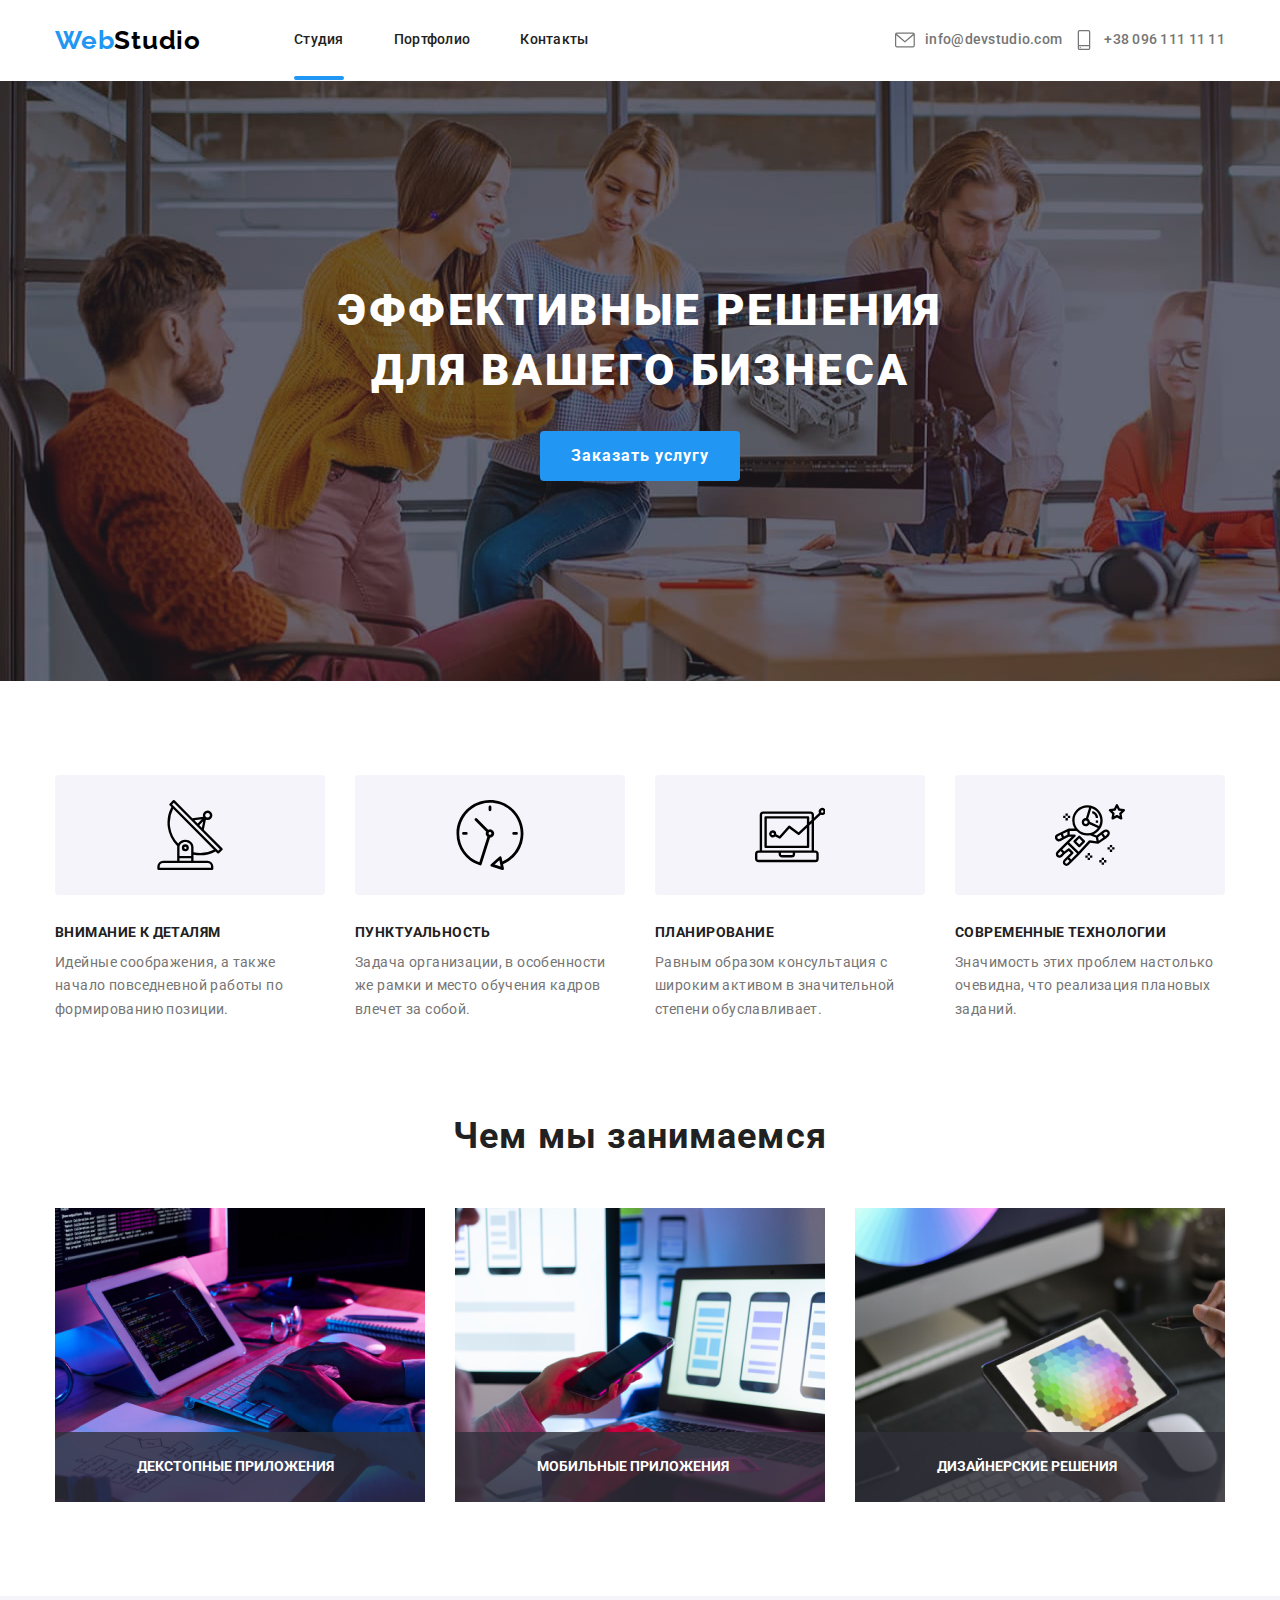
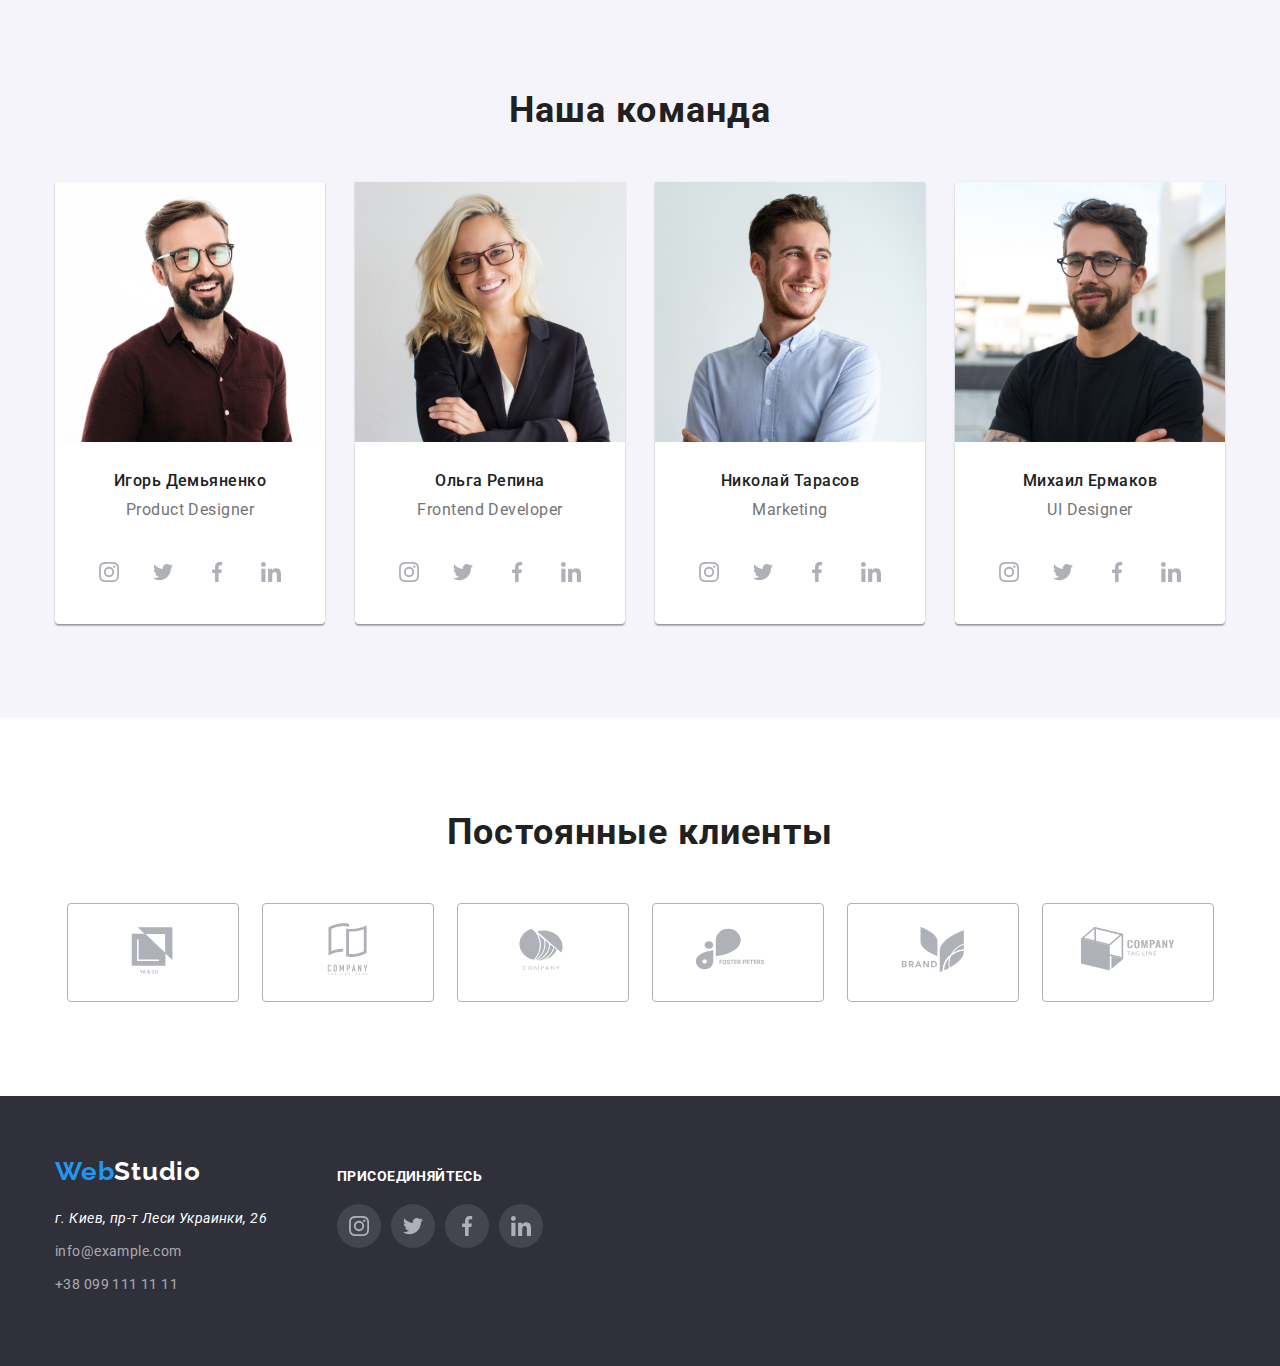
==== commit 9ad88acb: "new commit" ====
--- a/index.html
+++ b/index.html
@@ -24,7 +24,7 @@
         <nav class="nav">
           <ul class="header_list">
             <li class="header_item">
-              <a class="link" href="index.html">Студия</a>
+              <a class="link link_style" href="index.html">Студия</a>
             </li>
             <li class="header_item">
               <a class="link" href="./portfolio.html">Портфолио</a>
@@ -121,28 +121,37 @@
           <h2 class="main_heading">Чем мы занимаемся</h2>
           <ul class="classes_list">
             <li class="classes_item">
-              <img
-                class="img_classes"
-                src="images/box1.jpg"
-                width="370"
-                alt="first img"
-              />
+              <div>
+                <img
+                  class="img_classes"
+                  src="images/box1.jpg"
+                  width="370"
+                  alt="first img"
+                />
+                <p class="text_classes">Декстопные приложения</p>
+              </div>
             </li>
             <li class="classes_item">
-              <img
-                class="img_classes"
-                src="images/box2.jpg"
-                width="370"
-                alt="second img"
-              />
+              <div>
+                <img
+                  class="img_classes"
+                  src="images/box2.jpg"
+                  width="370"
+                  alt="second img"
+                />
+                <p class="text_classes">Мобильные приложения</p>
+              </div>
             </li>
             <li class="classes_item">
-              <img
-                class="img_classes"
-                src="images/box3.jpg"
-                width="370"
-                alt="third img"
-              />
+              <div>
+                <img
+                  class="img_classes"
+                  src="images/box3.jpg"
+                  width="370"
+                  alt="third img"
+                />
+                <p class="text_classes">Дизайнерские решения</p>
+              </div>
             </li>
           </ul>
         </div>
--- a/css/style.css
+++ b/css/style.css
@@ -98,10 +98,22 @@
   display: flex;
 }
 
-.header_item .link {
+.header_item {
+  position: relative;
   display: block;
   padding-top: 10px;
   padding-bottom: 10px;
+}
+
+.link_style::after {
+  position: absolute;
+  content: '';
+  bottom: -22px;
+  left: 0;
+  background-color: #2196f3;
+  width: 100%;
+  height: 4px;
+  border-radius: 4px;
 }
 
 .header_item:not(:last-child) {
@@ -310,6 +322,26 @@
   margin-right: 30px;
 }
 
+.classes_item div {
+  position: relative;
+}
+
+.text_classes {
+  position: absolute;
+  bottom: 0;
+  left: 0;
+
+  width: 100%;
+  padding: 27px 82px;
+
+  font-size: 14px;
+  font-weight: 700;
+  line-height: 1.14;
+  text-transform: uppercase;
+  color: #ffff;
+  background-color: rgba(47, 48, 58, 0.8);
+}
+
 .clients > h2 {
   text-align: center;
   margin-bottom: 50px;
@@ -563,6 +595,36 @@
   flex-wrap: wrap;
 }
 
+.list_item_portfolio {
+  position: relative;
+}
+
+.item_wrapper {
+  position: relative;
+  overflow: hidden;
+  min-height: 294px;
+}
+
+.item_wrapper p {
+  position: absolute;
+  bottom: 0;
+  left: 0;
+  padding: 63px 24px;
+  min-width: 322px;
+  height: 100%;
+
+  font-size: 18px;
+  line-height: 28px;
+  color: #ffffff;
+  background: rgba(33, 150, 243, 0.9);
+  opacity: 0;
+}
+
+.item_wrapper p:hover,
+.item_wrapper p:focus {
+  opacity: 1;
+}
+
 .list_item_portfolio > a {
   display: inline-block;
 }
